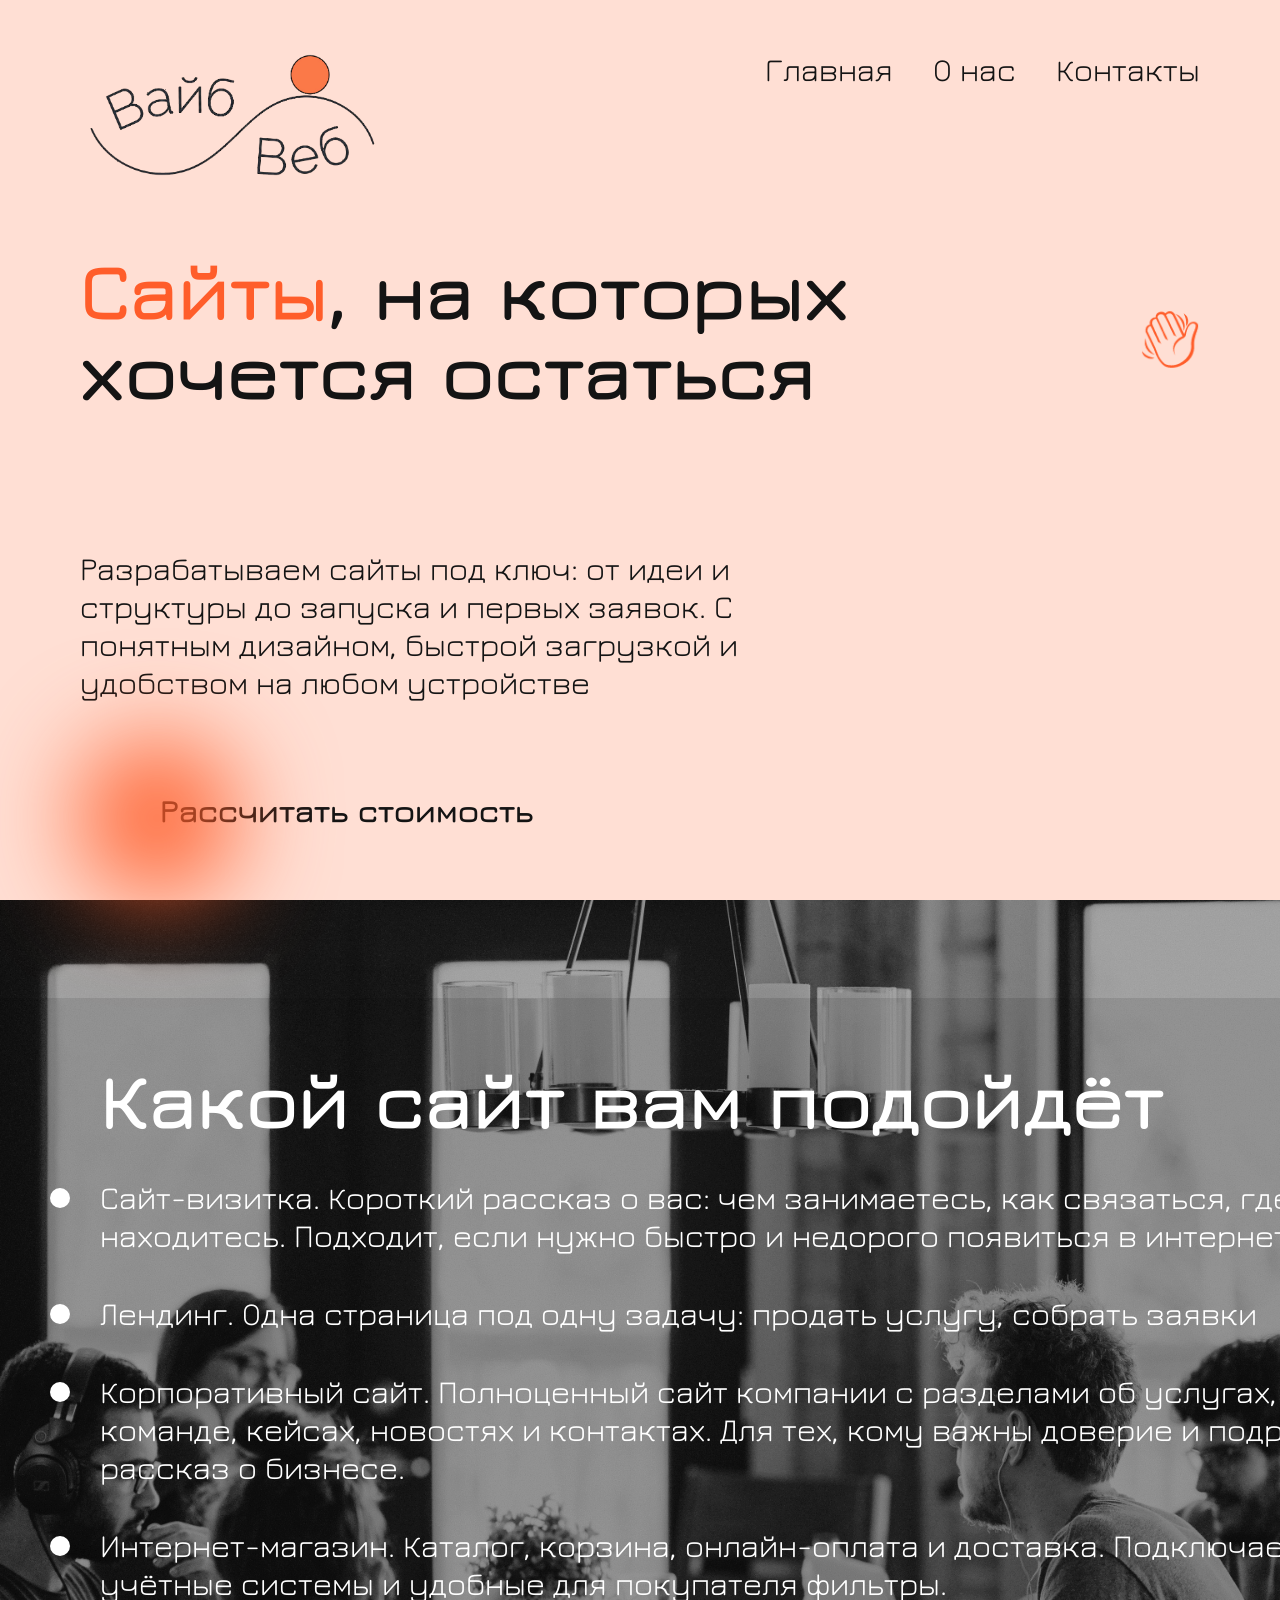
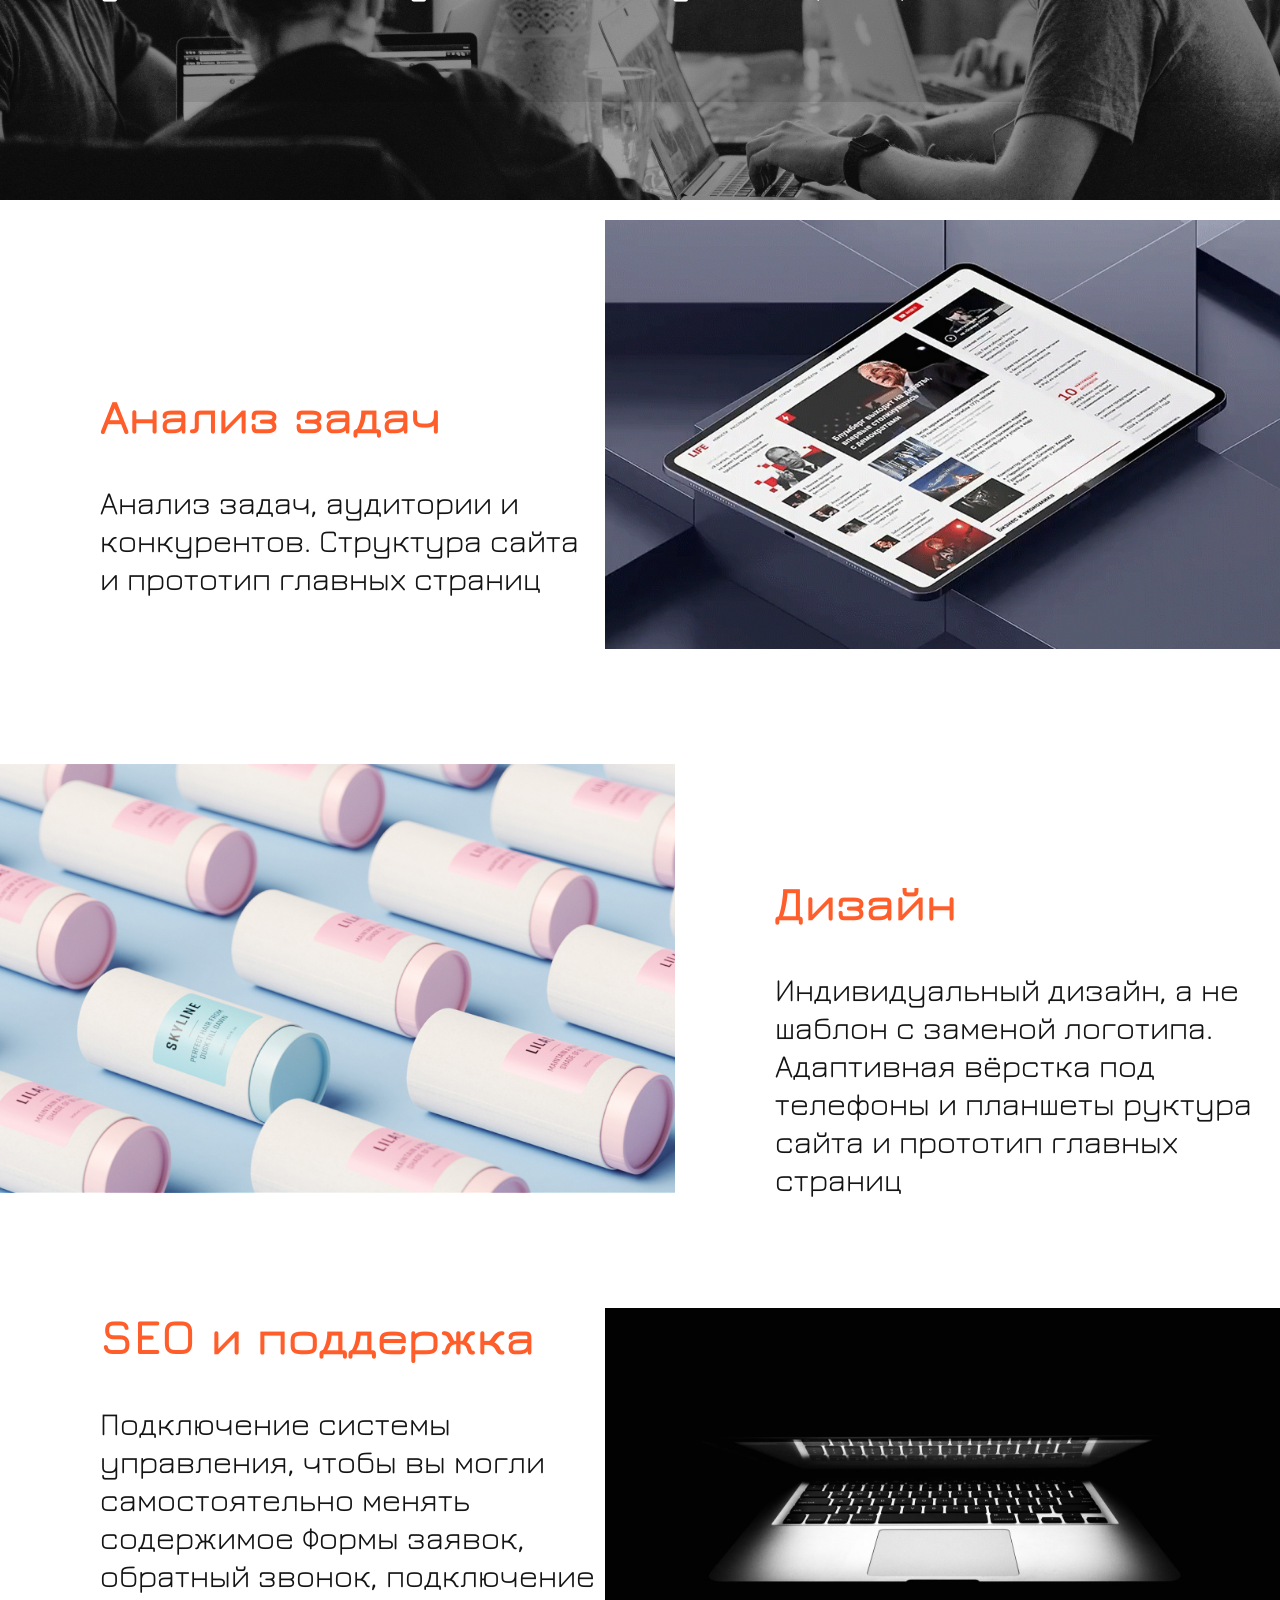
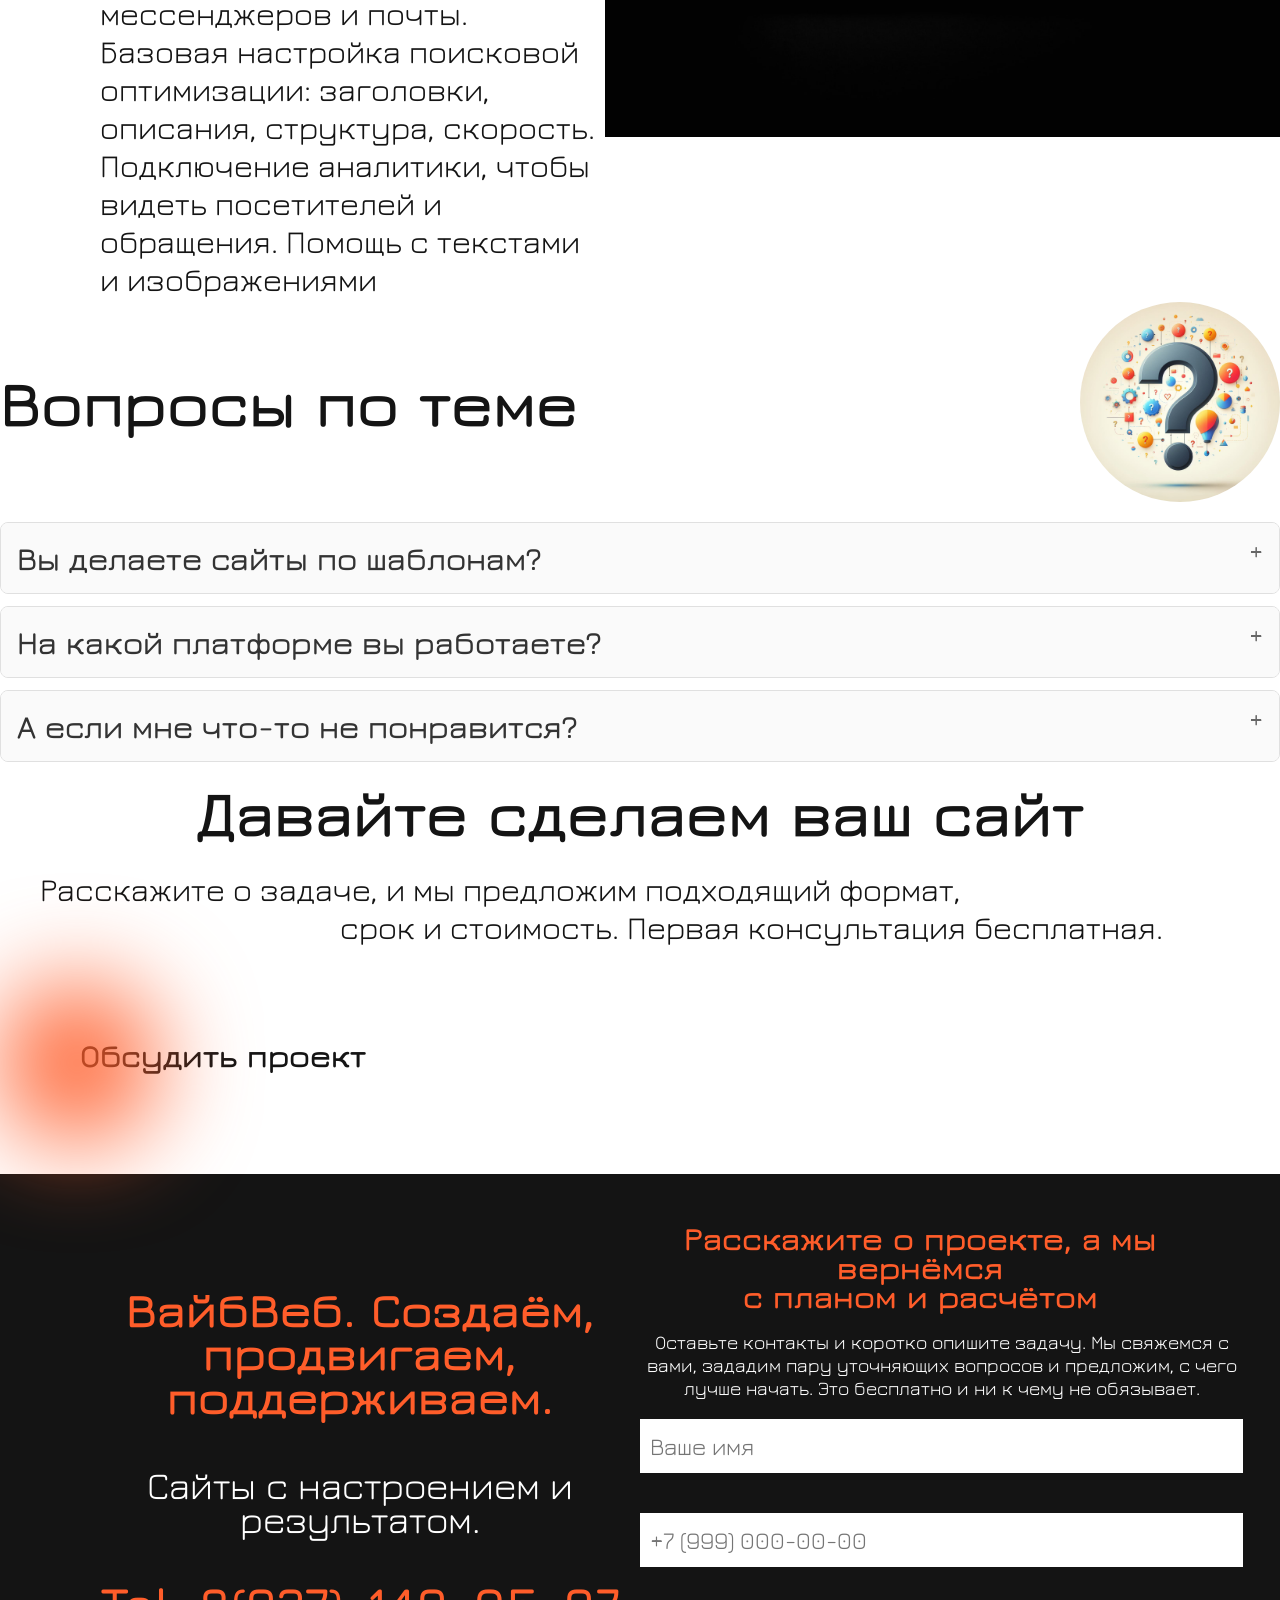
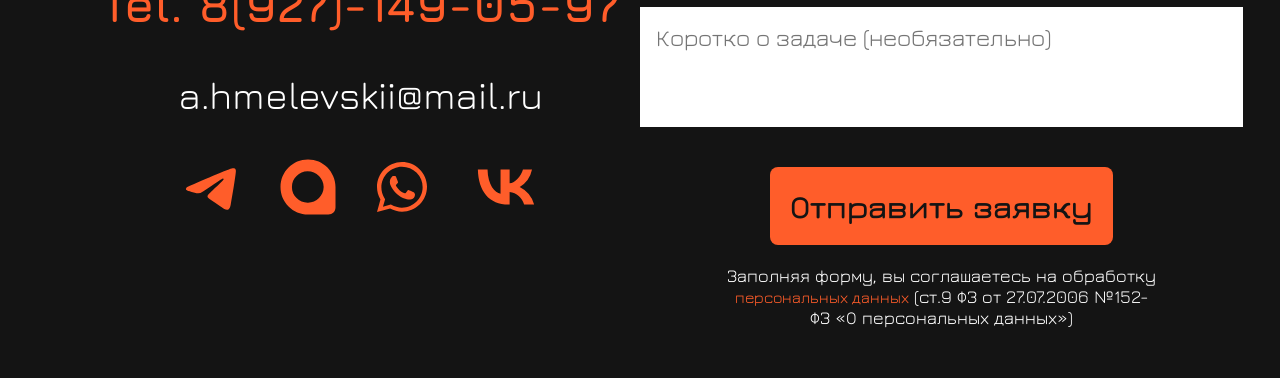
==== page2.html @ 5412c17b "01.11.26 Сделал вторую страницу" ====
<!DOCTYPE html>
<html lang="en">

<head>
    <meta charset="UTF-8">
    <meta name="viewport" content="width=device-width, initial-scale=1.0">
    <link rel="preconnect" href="https://fonts.googleapis.com">
    <link rel="preconnect" href="https://fonts.gstatic.com" crossorigin>
    <link href="https://fonts.googleapis.com/css2?family=Jura:wght@300..700&display=swap" rel="stylesheet">
    <link rel="stylesheet" href="css/main.css">
    <meta name="description"
        content="Разрабатываем сайты для бизнеса: от визитки до интернет-магазина. Продуманная структура, современный дизайн, удобство на телефонах. Стоимость и сроки фиксируем в договоре.">
    <title>Создание сайтов под ключ: визитки, лендинги, интернет-магазины | ВайбВеб</title>
</head>

<body>
    <div class="container">

        <!-- Header второй страницы -->
        <header class="page2_head">
            <nav class="nav">
                <a class="nav_logo" href="#"><img src="img/logo-1.png" alt=""></a>
                <ul class="nav_menu">
                    <li><a href="index.html">Главная</a></li>
                    <li><a href="#">О нас</a></li>
                    <li><a href="#">Контакты</a></li>
                </ul>
            </nav>
            <div class="header_text">
                <div class="page2_head_title">
                    <h1 class="head_title title2"><span>Сайты</span>, на которых хочется остаться</h1>
                    <img src="img/hand.png" alt="hand">
                </div>

                <p class="head_text">Разрабатываем сайты под ключ: от идеи и структуры до запуска и первых заявок. С
                    понятным дизайном, быстрой загрузкой и
                    удобством на любом устройстве</p>
            </div>

            <div class="head_services">
                <a class="head_services_text" href="#">Рассчитать стоимость</a>
                <div class="head_circle mini"></div>
            </div>
        </header>

        <!-- Блок Какой сайт вам подойдёт -->
        <section class="which_will_suit">
            <div class="internal">
                <h2 class="about_title">Какой сайт вам подойдёт</h2>
                <ul class="which_will_suit_li">
                    <li>Сайт-визитка. Короткий рассказ о вас: чем занимаетесь, как связаться, где находитесь. Подходит,
                        если нужно
                        быстро и
                        недорого появиться в интернете.</li>
                    <li>Лендинг. Одна страница под одну задачу: продать услугу, собрать заявки</li>
                    <li>Корпоративный сайт. Полноценный сайт компании с разделами об услугах, команде, кейсах, новостях
                        и контактах. Для
                        тех,
                        кому важны доверие и подробный рассказ о бизнесе.</li>
                    <li>Интернет-магазин. Каталог, корзина, онлайн-оплата и доставка. Подключаем учётные системы и
                        удобные для
                        покупателя
                        фильтры.</li>
                </ul>
            </div>

        </section>

        <!-- Мероприятия -->
        <section class="events">
            <div class="events_row">
                <div class="events_text">
                    <h3 class="events_text_title">Анализ задач</h3>
                    <p>Анализ задач, аудитории и конкурентов. Структура сайта и прототип главных страниц
                    </p>
                </div>
                <div class="events_img">
                    <img src="img/events1.jpg" alt="events">
                </div>
            </div>
            <div class="events_row">
                <div class="events_img">
                    <img src="img/events2.jpg" alt="events">
                </div>
                <div class="events_text">
                    <h3 class="events_text_title">Дизайн</h3>
                    <p>Индивидуальный дизайн, а не шаблон с заменой логотипа. Адаптивная вёрстка под телефоны и планшеты
                        руктура сайта и прототип главных страниц
                    </p>
                </div>
            </div>
            <div class="events_row">
                <div class="events_text">
                    <h3 class="events_text_title">SEO и поддержка</h3>
                    <p>Подключение системы управления, чтобы вы могли самостоятельно менять содержимое
                        Формы заявок, обратный звонок, подключение мессенджеров и почты. Базовая настройка поисковой
                        оптимизации: заголовки, описания, структура, скорость. Подключение аналитики, чтобы видеть
                        посетителей и обращения. Помощь с текстами и изображениями

                    </p>
                </div>
                <div class="events_img">
                    <img src="img/events3.jpg" alt="events">
                </div>
            </div>
        </section>

        <section class="questions">
            <div class="questions_header">
                <h3 class="questions_title">
                    Вопросы по теме</h3>
                <img class="questions_img" src="img/questions.jpg" alt="questions">
            </div>

            <details class="accordion-item">
                <summary class="accordion-summary">Вы делаете сайты по шаблонам?</summary>
                <div class="accordion-content">
                    Мы можем использовать готовые решения там, где это разумно и экономит бюджет, например для базовой
                    структуры или
                    стандартных функций. Но дизайн и содержание всегда подстраиваем под вас, чтобы сайт не выглядел как
                    у соседей.
                </div>
            </details>
            <details class="accordion-item">
                <summary class="accordion-summary">На какой платформе вы работаете?</summary>
                <div class="accordion-content">
                    Подбираем платформу под задачу: от удобных конструкторов для простых сайтов до систем управления для
                    сложных проектов
                    . Объясним, почему выбрали именно её.
                </div>
            </details>
            <details class="accordion-item">
                <summary class="accordion-summary">А если мне что-то не понравится?</summary>
                <div class="accordion-content">
                    Дизайн показываем до вёрстки, поэтому неприятных сюрпризов на финише не будет. Если что-то не
                    устраивает на любом этапе,
                    говорите сразу: обсудим и исправим в рамках согласованных правок.
                </div>
            </details>
           <h3 class="questions_title">Давайте сделаем ваш сайт</h3>
           <p class="end_text">Расскажите о задаче, и мы предложим подходящий формат,<br><span>срок и стоимость. Первая консультация бесплатная.</span> </p>
            <div class="head_services">
                <a class="head_services_text" href="#">Обсудить проект</a>
                <div class="head_circle mini"></div>
            </div>
        </section>
    </div>




    <!-- Footer -->
    <footer class="footer">
        <div class="footer_contact">
            <h3 class="footer_title">ВайбВеб. Создаём,<br> продвигаем, поддерживаем.</h3>
            <p>Сайты с настроением и результатом.</p>
            <a class="footer_contact_tel" href="tel:+79271490597">Tel. 8(927)-149-05-97</a>
            <a class="footer_contact_mail" href="mailto:a.hmelevskii@mail.ru">a.hmelevskii@mail.ru</a>
            <div class="footer_contact_social">
                <a class="social_btn" href="https://t.me/Alexandr_Khmelevskii" target="_blank"><img
                        src="img/telegram.svg" alt="telegram"></a>
                <a class="social_btn"
                    href="https://web.max.ru/u/f9LHodD0cOIVkBz7V4f5LC2vkOlARdrVRU-oNTuZmwSo3dRpdzDrF-COwQc"
                    target="_blank"><img src="img/max.svg" alt="max"></a>
                <a class="social_btn" href=""><img src="img/whatsapp.svg" alt="WhatsApp"></a>
                <a class="social_btn" href=""><img src="img/vk.svg" alt="vk"></a>

            </div>
        </div>
        <div class="footer_form">
            <h3 class="footer_form_title">Расскажите о проекте, а мы вернёмся <br>с планом и расчётом</h3>
            <p class="footer_form_text">Оставьте контакты и коротко опишите задачу. Мы свяжемся с вами, зададим пару
                уточняющих вопросов и
                предложим, с чего
                лучше начать. Это бесплатно и ни к чему не обязывает.</p>
            <form class="form" action="">
                <input type="text" placeholder="Ваше имя">
                <input type="tel" id="phone" name="phone" placeholder="+7 (999) 000-00-00" required inputmode="numeric">
                <textarea class="textarea" name="text" placeholder="Коротко о задаче (необязательно)"></textarea>
                <button class="form_btn">Отправить заявку</button>
                <p style="font-size: 18px; color: #ffffff;">Заполняя форму, вы соглашаетесь на обработку <br><span
                        style="color: #FF5D2A;">персональных данных</span>
                    (ст.9 ФЗ от 27.07.2006 №152- <br>
                    ФЗ «О персональных данных»)</p>
            </form>
        </div>

        </p>
    </footer>
</body>

</html>
---- css/main.css ----
@charset "UTF-8";
* {
  margin: 0;
  padding: 0;
  border: 0;
}

.nav {
  display: flex;
  justify-content: space-between;
}
.nav_logo {
  display: block;
  align-self: center;
  width: 18.75rem;
  overflow: hidden;
  z-index: 2;
}
.nav_logo img {
  width: 100%;
}
.nav_menu {
  display: flex;
  gap: 2.5rem;
  z-index: 2;
}

.head,
.about,
.services {
  display: flex;
  flex-direction: column;
  max-width: 1920px;
  min-height: 918px;
  margin: 0 auto;
  padding: 50px 50px 80px;
  background: #FFFFFF;
  position: relative;
}
.head_subtitle,
.about_subtitle,
.services_subtitle {
  font-size: 2rem;
  margin-top: 80px;
  margin-left: 10px;
}
.head_title,
.about_title,
.services_title {
  margin-top: 60px;
  font-weight: 700;
  font-size: 5rem;
  line-height: 1;
}
.head_text,
.about_text,
.services_text {
  margin-top: 60px;
  font-size: 2rem;
  width: 60%;
}
.head_img,
.about_img,
.services_img {
  width: 45%;
  position: absolute;
  z-index: 1;
  right: -10px;
  top: 0;
}
.head_circle,
.about_circle,
.services_circle {
  position: absolute;
  width: 30%;
  aspect-ratio: 16/16;
  border-radius: 50%;
  background: #FF5D2A;
  top: 160px;
  right: 120px;
  filter: blur(100px);
}
.head_services,
.about_services,
.services_services {
  margin-top: 40px;
  padding: 50px 0 50px 80px;
  width: 65%;
  position: relative;
}
.head_services_text,
.about_services_text,
.services_services_text {
  font-size: 2rem;
  font-weight: 700;
  text-align: left;
}
.head_services .mini,
.about_services .mini,
.services_services .mini {
  width: 154px;
  height: 154px;
  position: absolute;
  left: 0;
  top: 0;
  filter: blur(50px);
}

.head {
  padding-bottom: 100px;
}

.about {
  max-width: 1920px;
  margin: 0 auto;
}
.about h2 {
  width: 70%;
  font-size: 4rem;
  font-weight: 700;
  margin-top: 40px;
}
.about_row {
  display: flex;
  justify-content: space-between;
  flex-wrap: wrap;
}
.about_card {
  width: 400px;
  padding: 10px;
  margin: 20px auto;
}
.about_card a {
  color: #FF5D2A;
}
.about_card a:hover {
  color: #141414;
}
.about_card_text li {
  font-size: 1.5rem;
  width: 100%;
  font-weight: normal;
}
.about_card_text {
  margin-top: 1rem;
}
.about_card a {
  display: inline-block;
  margin-top: 20px;
  font-size: 1.5rem;
  font-weight: 900;
}
.about_card_title {
  font-size: 2rem;
  font-weight: 700;
}
.about span {
  font-size: 2rem;
  font-weight: 700;
  margin-left: 0;
}
.about .indent {
  margin-left: 200px;
}

.about_us {
  max-width: 1920px;
  margin: 0 auto;
  display: flex;
  flex-direction: column;
  position: relative;
}
.about_us_titles {
  padding: 30px;
  width: 50%;
}
.about_us_title {
  text-align: center;
  font-size: 4rem;
  font-weight: 700;
  line-height: 0.9;
}
.about_us_text {
  background: #F6F6F6;
  text-indent: 40px;
  padding: 30px;
}
.about_us a {
  color: #FF5D2A;
}
.about_us a:hover {
  color: #141414;
}
.about_us p {
  font-size: 1.875rem;
  text-indent: 40px;
}
.about_us_img {
  position: absolute;
  width: 700px;
  top: 50px;
  right: 50px;
  opacity: 0.6;
}

.text {
  margin-bottom: 30px;
}

.services {
  max-width: 1920px;
}
.services h2 {
  margin-bottom: 20px;
}
.services_row {
  display: flex;
  justify-content: space-around;
  align-items: center;
}
.services .services_block_text {
  margin-right: 32px;
  width: 40%;
}
.services .services_block_text_list {
  font-size: 2rem;
}
.services .services_block_text_list li {
  margin-bottom: 10px;
  position: relative;
  font-size: 1.875rem;
}
.services .services_block_text_list li::after {
  content: "";
  width: 20px;
  height: 20px;
  background-color: #FF5D2A;
  position: absolute;
  top: 10px;
  left: -50px;
  border-radius: 50%;
}
.services .services_block_text p {
  font-size: 2rem;
}
.services .services_block_text_title {
  font-size: 4rem;
  font-weight: 700;
  line-height: 0.9;
  margin-bottom: 70px;
}
.services .services_block_text_title:first-child {
  color: #FF5D2A;
}
.services .services_block_text_title:nth-child(2) {
  display: inline-block;
  text-align: right;
  width: 500px;
  margin-bottom: 72px;
}
.services_img {
  width: 600px;
  height: 400px;
  position: relative;
}
.services_img::before {
  content: "";
  width: 600px;
  height: 400px;
  position: absolute;
  z-index: -3;
  top: -48px;
  right: 48px;
  background: linear-gradient(136deg, transparent 50px, #FF5D2A 20px);
}
.services_img img {
  width: 100%;
}

.work {
  max-width: 1920px;
  margin: 20px auto 0;
}
.work_title {
  font-size: 4rem;
  font-weight: 700;
  line-height: 0.9;
  color: #FF5D2A;
  margin-bottom: 40px;
  text-align: center;
}
.work_row {
  display: flex;
  justify-content: center;
  margin-bottom: 30px;
  gap: 15px;
  flex-wrap: wrap;
}
.work_row_card {
  width: 290px;
  height: 650px;
  padding: 10px;
  background: #faf8f8;
  border-radius: 10px;
  box-shadow: 2px 9px 10px rgb(162, 71, 46);
  border-top: 1px solid #dedada;
  transition: 0.8s ease;
}
.work_row_card:hover {
  transform: scale(1.1);
}
.work_row_card_img {
  display: flex;
  height: 250px;
  align-items: center;
  justify-content: center;
}
.work_row_card_img h3 {
  color: #FFFFFF;
  font-size: 1.875rem;
  text-align: center;
}
.work_row_card p {
  font-size: 1.5rem;
  padding: 10px;
}
.work_row_card {
  overflow: hidden;
}
.work_row_card img {
  width: 100%;
}

.bg1 {
  background: url(../img/work1.png) no-repeat center/cover;
}

.bg2 {
  background: url(../img/work2.png) no-repeat center/cover;
}

.bg3 {
  background: url(../img/work3.png) no-repeat center/cover;
}

.bg4 {
  background: url(../img/work1.png) no-repeat center/cover;
}

.bg5 {
  background: url(../img/work2.png) no-repeat center/cover;
}

.questions {
  max-width: 1920px;
  margin: 50px auto;
}
.questions_header {
  display: flex;
  justify-content: space-between;
  align-items: center;
  margin-bottom: 20px;
}
.questions_title {
  font-size: 4rem;
  text-align: center;
}
.questions_img {
  width: 200px;
  border-radius: 50%;
}

.accordion-item {
  border: 1px solid #e0e0e0;
  border-radius: 8px;
  margin-bottom: 12px;
  overflow: hidden;
}

.accordion-summary {
  padding: 16px;
  cursor: pointer;
  list-style: none;
  font-weight: 600;
  font-size: 2rem;
  color: #333;
  background: #fafafa;
  transition: background 0.2s;
}

.accordion-summary:hover {
  background: #f5f5f5;
}

.accordion-summary::-webkit-details-marker {
  display: none;
}

/* Своя стрелочка через псевдоэлемент (треугольник) */
.accordion-summary::after {
  content: "+";
  float: right;
  font-size: 1.5rem;
  line-height: 1;
  color: #666;
  transition: transform 0.3s ease;
}

/* Когда открыто — стрелочка поворачивается */
details[open] .accordion-summary::after {
  transform: rotate(45deg);
  /* из «+» делаем «×» */
}

.accordion-content {
  font-size: 2rem;
  padding: 16px;
  color: #555;
  line-height: 1.5;
}

.page2_head {
  background: rgb(255, 223, 212);
  padding: 50px 80px;
  height: 900px;
}
.page2_head_title {
  display: flex;
  align-items: center;
}
.page2_head_title img {
  width: 60px;
  margin-left: 28px;
}

.title2 {
  margin-bottom: 80px;
}
.title2 span {
  color: #FF5D2A;
  margin-top: 60px;
  font-weight: 700;
  font-size: 5rem;
  line-height: 1;
}

.which_will_suit {
  display: flex;
  flex-direction: column;
  justify-content: center;
  align-items: center;
  height: 900px;
  background: url(../img/unsplash.png) no-repeat center/cover;
}
.which_will_suit .internal {
  margin: 0 auto;
  padding: 60px;
  background: rgba(0, 0, 0, 0.1);
}
.which_will_suit h2 {
  color: #FFFFFF;
  margin: 0 40px 40px;
}
.which_will_suit li {
  color: #FFFFFF;
  font-size: 2rem;
  width: 1300px;
  position: relative;
  margin: 0 40px 40px;
}
.which_will_suit li::before {
  content: "";
  width: 20px;
  height: 20px;
  background-color: #FFFFFF;
  position: absolute;
  top: 10px;
  left: -50px;
  border-radius: 50%;
}

.events {
  margin: 20px auto;
}

.events_row {
  display: flex;
  max-width: 1920px;
  height: 544px;
}

.events_text {
  text-align: start;
  width: 700px;
  font-size: 2rem;
  margin: auto;
  margin-left: 100px;
  flex: 50%;
}
.events_text p {
  font-size: 2rem;
}

.events_text_title {
  color: #FF5D2A;
  font-size: 3rem;
  font-weight: 700;
  margin-bottom: 40px;
}

.events_img {
  overflow: hidden;
}
.events_img img {
  width: 100%;
}

.end_text {
  font-size: 2rem;
  margin-top: 20px;
  margin-left: 40px;
}
.end_text span {
  font-size: 2rem;
  margin-left: 300px;
}

.footer {
  display: flex;
  justify-content: space-between;
  max-width: 1920px;
  align-items: center;
  padding: 50px 80px;
  background: #141414;
  text-align: center;
  margin: 0 auto;
}
.footer_contact {
  display: flex;
  flex-direction: column;
  width: 50%;
}
.footer_contact_tel {
  font-size: 3rem;
  font-weight: 700;
  color: #FF5D2A;
  margin-bottom: 40px;
}
.footer_contact_mail {
  font-size: 2.375rem;
  color: #FFFFFF;
}
.footer_contact p {
  font-size: 2.375rem;
  line-height: 0.9;
  color: #FFFFFF;
  margin-bottom: 40px;
}
.footer_contact_social {
  padding: 20px;
}
.footer_form {
  width: 50%;
}
.footer_form_title {
  font-size: 2rem;
  font-weight: 700;
  line-height: 0.9;
  color: #FF5D2A;
  margin-bottom: 20px;
}
.footer_form_text {
  font-size: 1.2rem;
  color: #ffffff;
  width: 603px;
  margin: 0 auto;
}
.footer_title {
  font-size: 3rem;
  font-weight: 700;
  line-height: 0.9;
  color: #FF5D2A;
  margin-bottom: 50px;
}
.footer .form {
  display: flex;
  flex-direction: column;
  width: 603px;
  margin: 20px auto 0;
}
.footer .form input {
  margin-bottom: 40px;
  height: 54px;
  padding: 10px;
  outline: none;
  font-size: 1.5rem;
}
.footer .form .textarea {
  min-height: 120px;
  padding: 16px;
  resize: none;
  border-radius: 0;
  color: #141414;
  font-size: 1.5rem;
}
.footer .form_btn {
  padding: 20px;
  border-radius: 8px;
  background: #FF5D2A;
  font-size: 2rem;
  font-weight: 700;
  cursor: pointer;
  transition: all 0.8s;
  margin: 40px auto 20px;
}
.footer .form_btn:hover {
  transform: scale(1.06);
}

* {
  box-sizing: border-box;
  color: #141414;
  list-style: none;
  text-decoration: none;
  font-family: "Jura", sans-serif;
  font-size: 16px;
}

a {
  font-size: 2em;
}
a:hover {
  color: #FF5D2A;
}

.container {
  max-width: 1920px;
  margin: 0 auto;
}/*# sourceMappingURL=main.css.map */
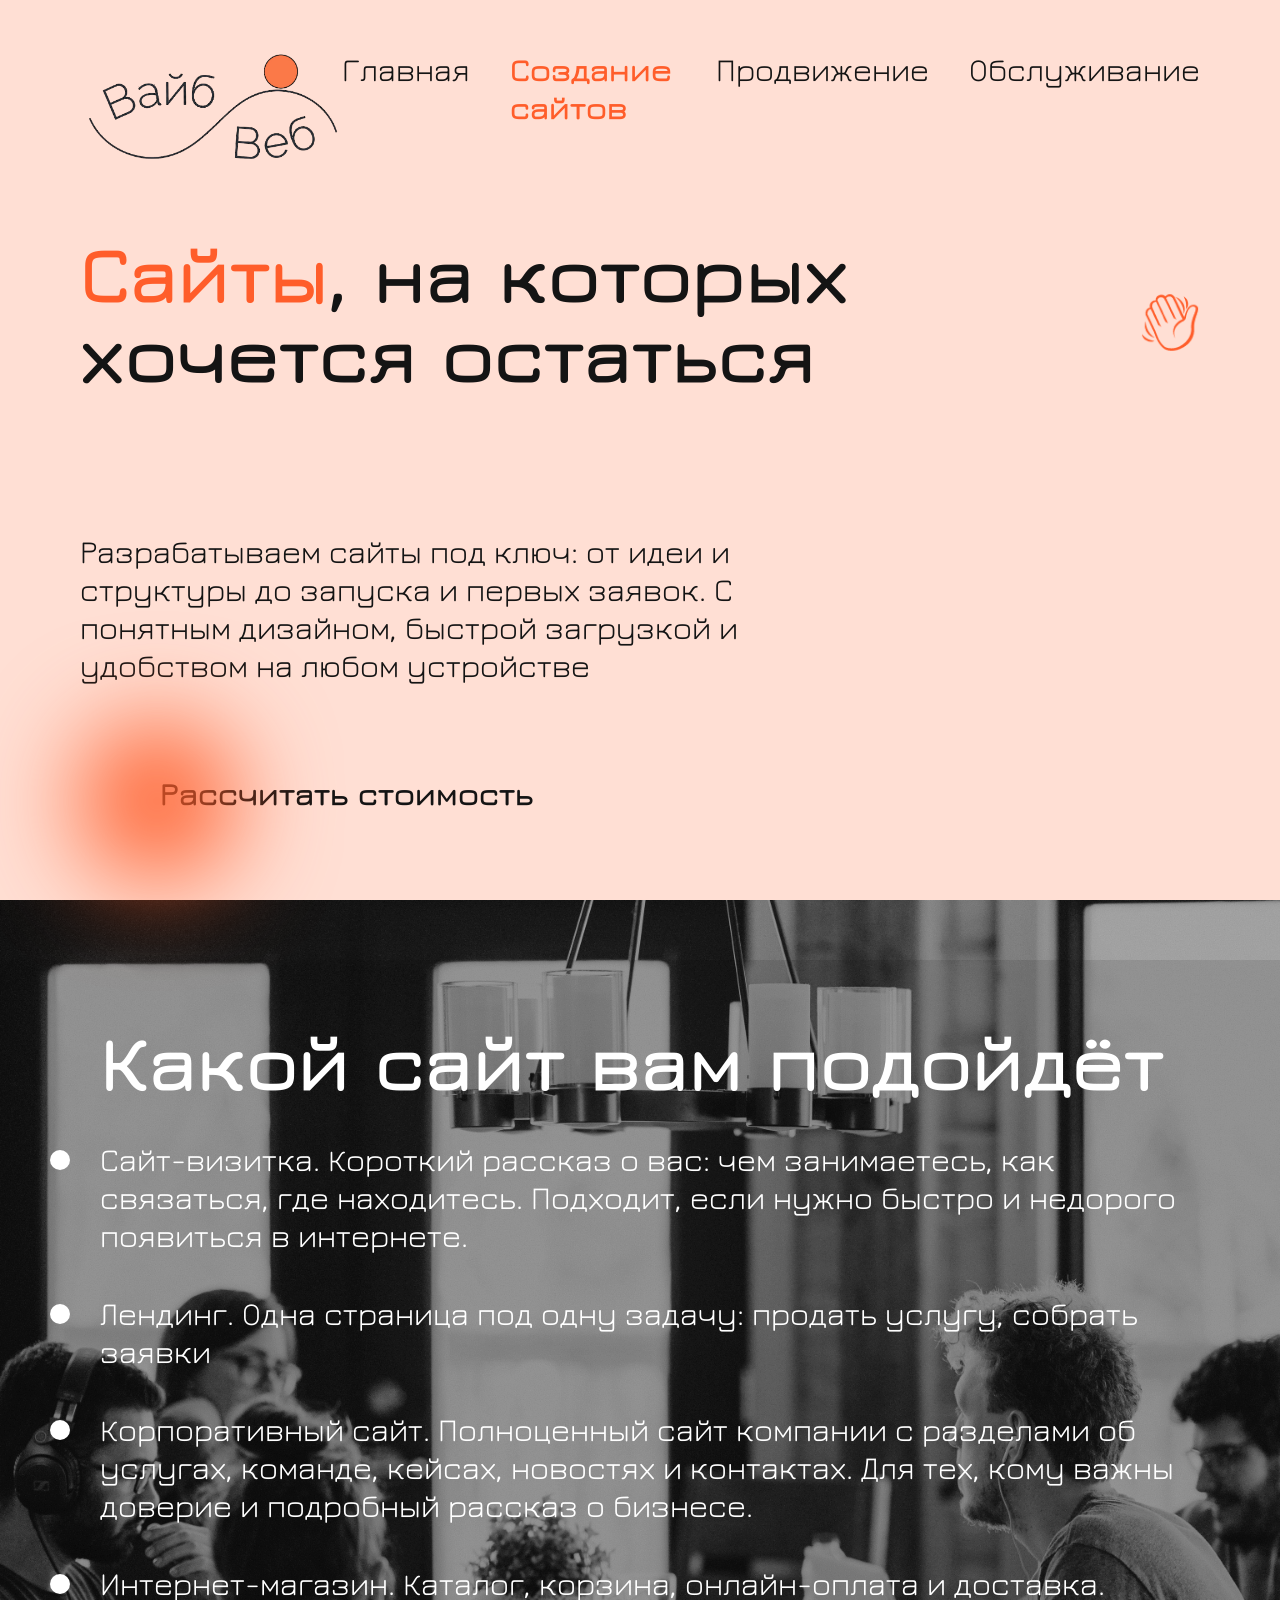
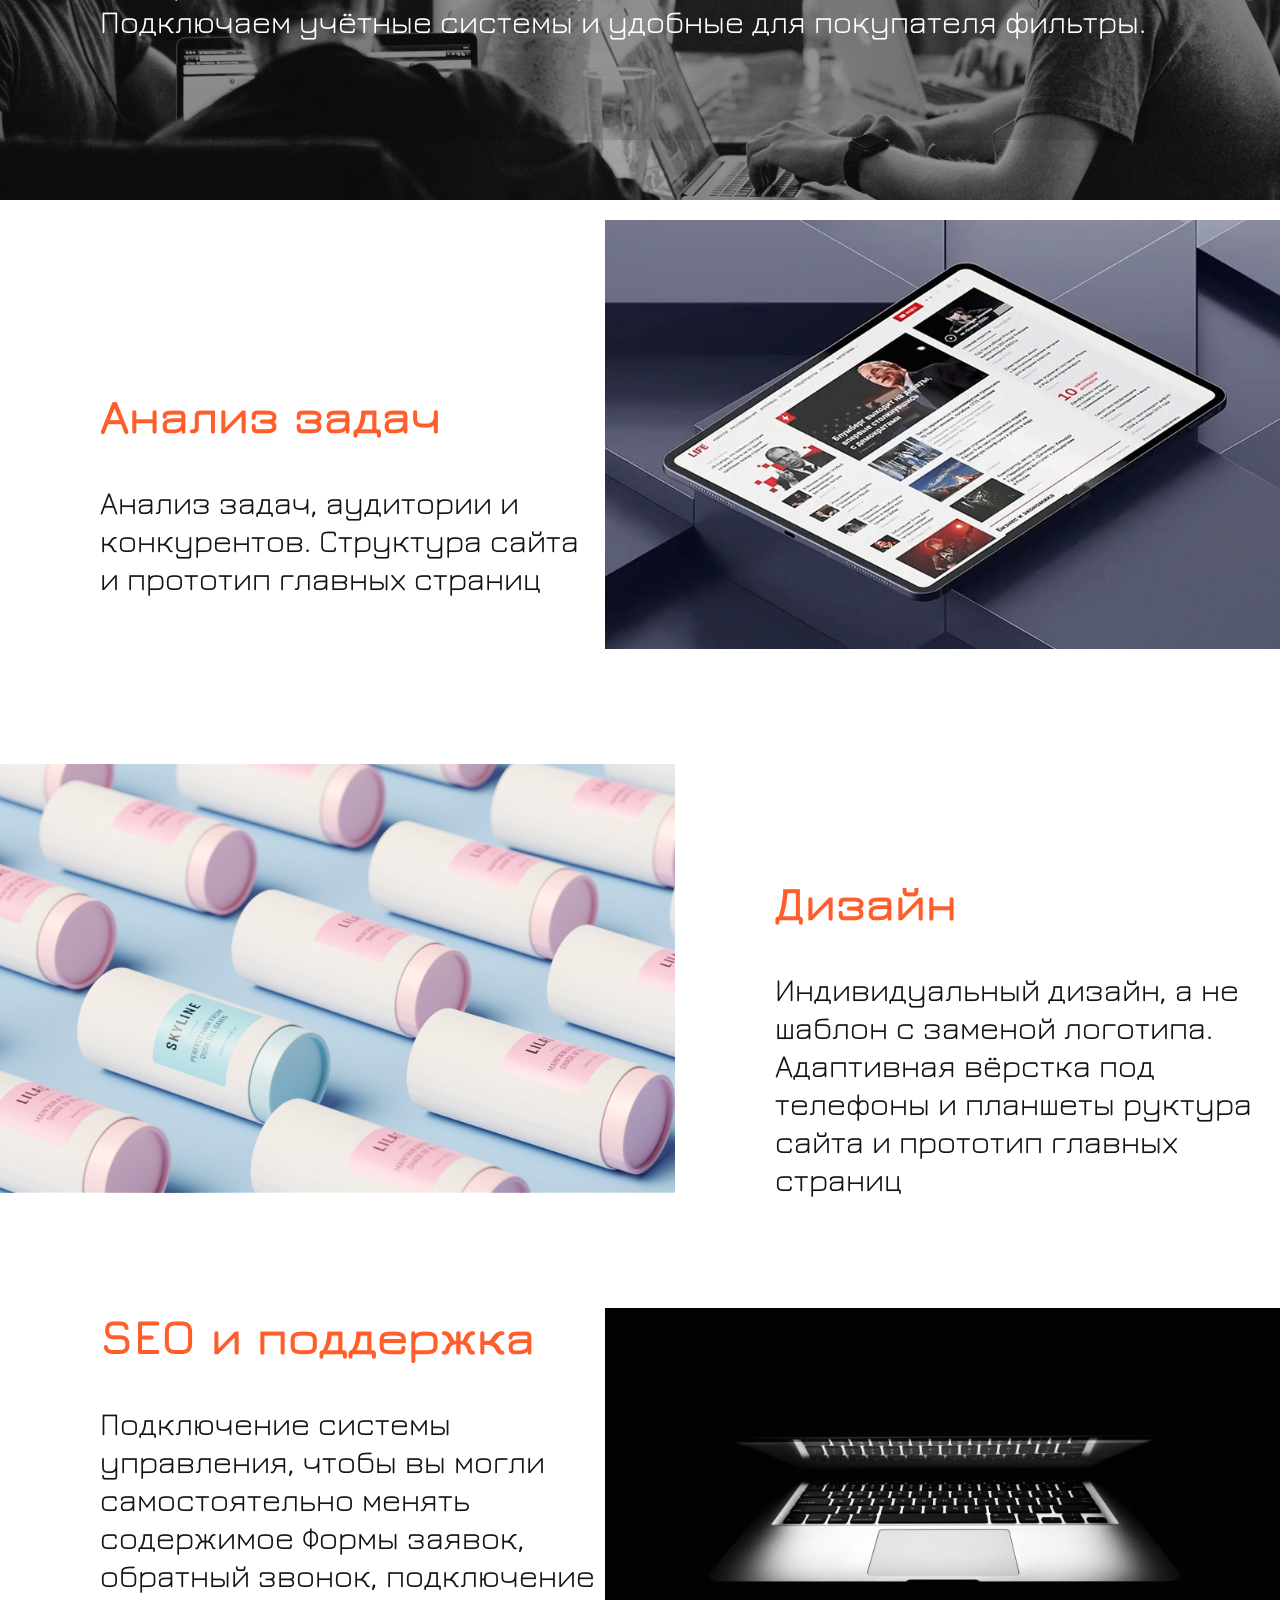
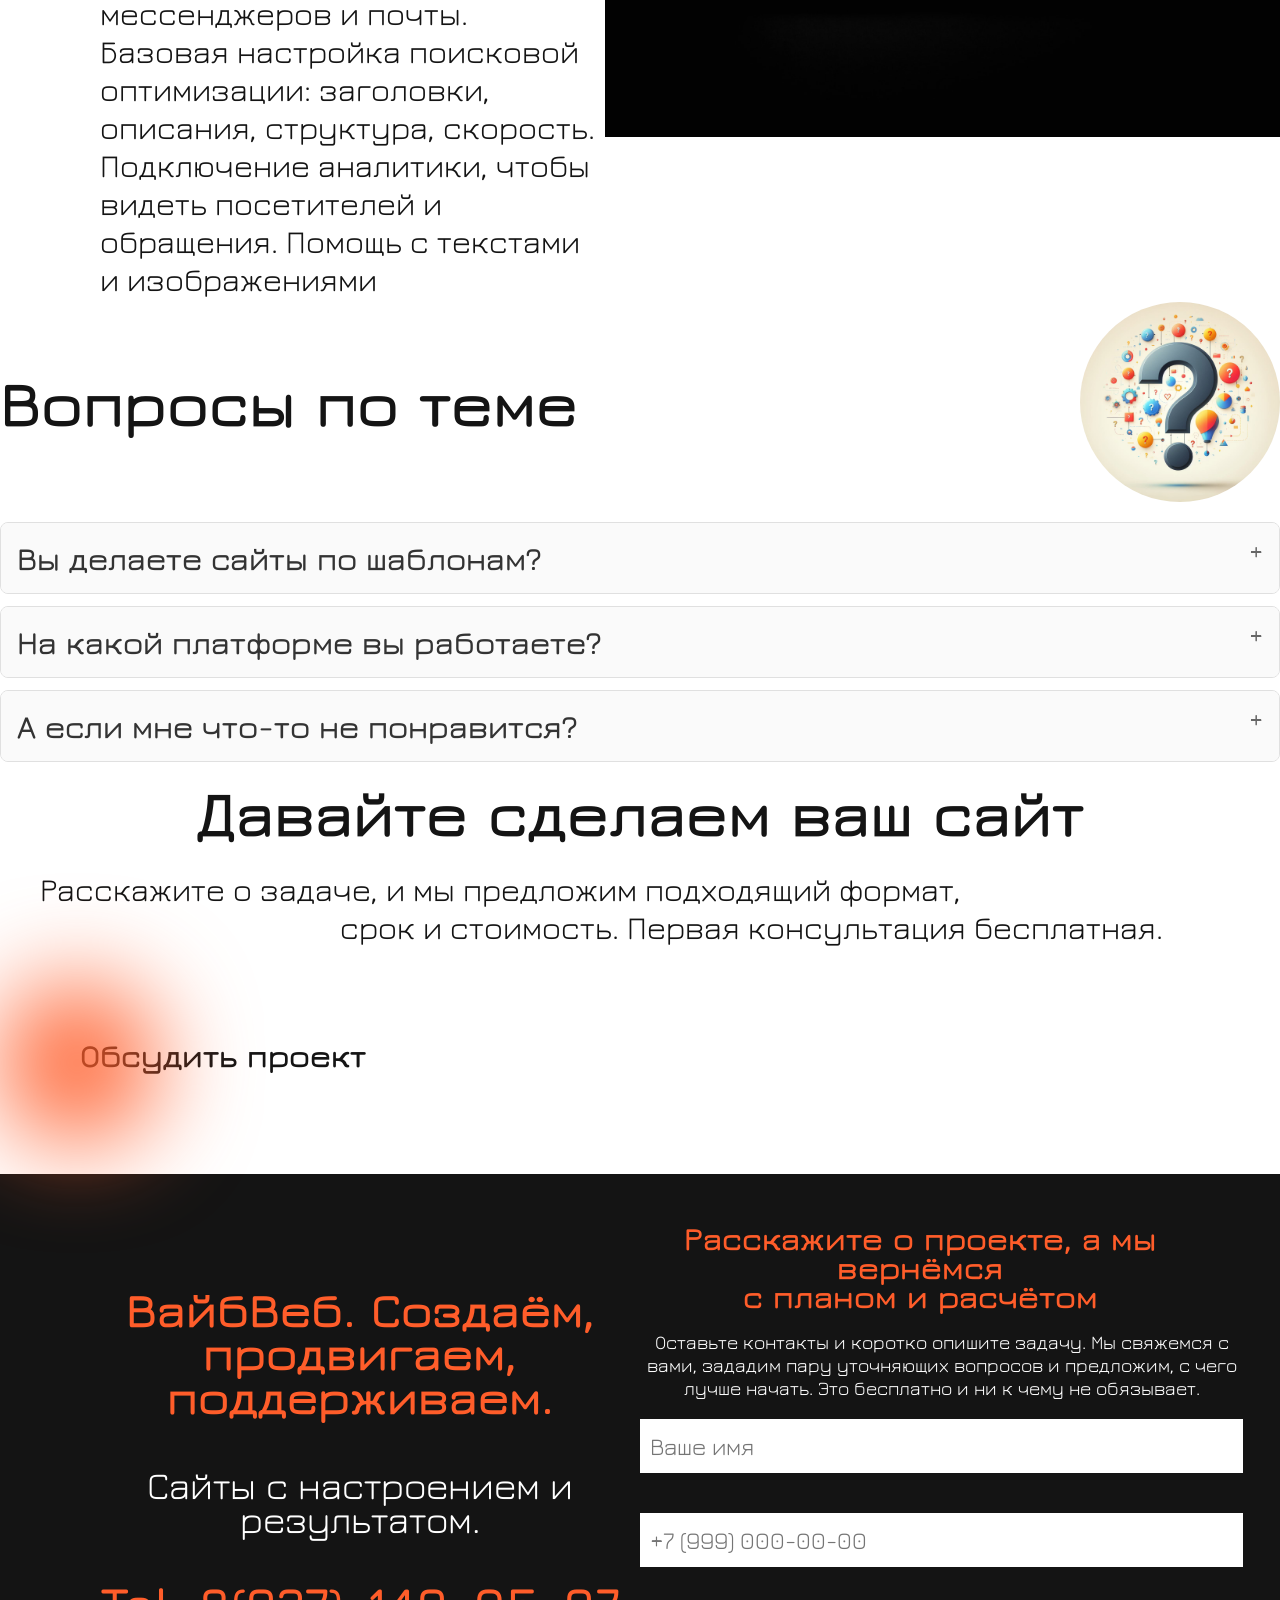
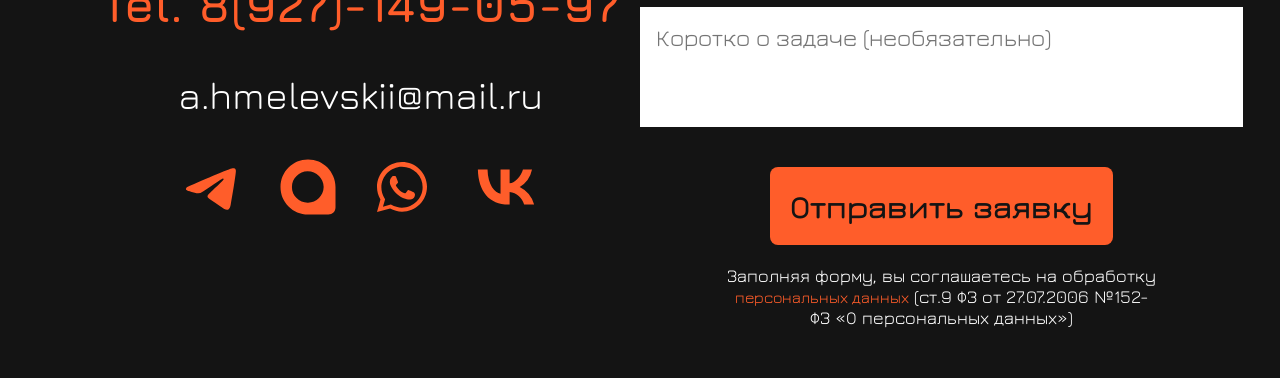
==== commit 5b546481: "06.11.26 Сделал все четыре страницы. В принципе закончил. Осталось прописать реальные цены, телефоны" ====
--- a/page2.html
+++ b/page2.html
@@ -8,6 +8,7 @@
     <link rel="preconnect" href="https://fonts.gstatic.com" crossorigin>
     <link href="https://fonts.googleapis.com/css2?family=Jura:wght@300..700&display=swap" rel="stylesheet">
     <link rel="stylesheet" href="css/main.css">
+    <link rel="icon" type="img/png." href="img/orang.png">
     <meta name="description"
         content="Разрабатываем сайты для бизнеса: от визитки до интернет-магазина. Продуманная структура, современный дизайн, удобство на телефонах. Стоимость и сроки фиксируем в договоре.">
     <title>Создание сайтов под ключ: визитки, лендинги, интернет-магазины | ВайбВеб</title>
@@ -19,16 +20,17 @@
         <!-- Header второй страницы -->
         <header class="page2_head">
             <nav class="nav">
-                <a class="nav_logo" href="#"><img src="img/logo-1.png" alt=""></a>
+                <a class="nav_logo" href="index.html"><img src="img/logo-1.png" alt=""></a>
                 <ul class="nav_menu">
                     <li><a href="index.html">Главная</a></li>
-                    <li><a href="#">О нас</a></li>
-                    <li><a href="#">Контакты</a></li>
+                    <li><a class="now_page" href="page2.html">Создание сайтов</a></li>
+                    <li><a href="page3.html">Продвижение</a></li><li><a href="page4.html">Обслуживание</a></li>
+
                 </ul>
             </nav>
             <div class="header_text">
                 <div class="page2_head_title">
-                    <h1 class="head_title title2"><span>Сайты</span>, на которых хочется остаться</h1>
+                    <h1 class="head_title title2"><span class="span">Сайты</span>, на которых хочется остаться</h1>
                     <img src="img/hand.png" alt="hand">
                 </div>
 
@@ -137,8 +139,9 @@
                     говорите сразу: обсудим и исправим в рамках согласованных правок.
                 </div>
             </details>
-           <h3 class="questions_title">Давайте сделаем ваш сайт</h3>
-           <p class="end_text">Расскажите о задаче, и мы предложим подходящий формат,<br><span>срок и стоимость. Первая консультация бесплатная.</span> </p>
+            <h3 class="questions_title">Давайте сделаем ваш сайт</h3>
+            <p class="end_text">Расскажите о задаче, и мы предложим подходящий формат,<br><span>срок и стоимость. Первая
+                    консультация бесплатная.</span> </p>
             <div class="head_services">
                 <a class="head_services_text" href="#">Обсудить проект</a>
                 <div class="head_circle mini"></div>
--- a/css/main.css
+++ b/css/main.css
@@ -436,19 +436,13 @@
 .title2 {
   margin-bottom: 80px;
 }
-.title2 span {
-  color: #FF5D2A;
-  margin-top: 60px;
-  font-weight: 700;
-  font-size: 5rem;
-  line-height: 1;
-}
 
 .which_will_suit {
   display: flex;
   flex-direction: column;
   justify-content: center;
   align-items: center;
+  max-width: 1920px;
   height: 900px;
   background: url(../img/unsplash.png) no-repeat center/cover;
 }
@@ -464,7 +458,7 @@
 .which_will_suit li {
   color: #FFFFFF;
   font-size: 2rem;
-  width: 1300px;
+  max-width: 1300px;
   position: relative;
   margin: 0 40px 40px;
 }
@@ -523,6 +517,347 @@
 .end_text span {
   font-size: 2rem;
   margin-left: 300px;
+}
+
+._page3 {
+  position: relative;
+  max-width: 1920px;
+  height: 900px;
+  background: #000;
+}
+
+.black_orange {
+  color: #ffffff;
+}
+
+.black_anf_white {
+  color: #fff;
+  font-size: 5rem;
+}
+
+.mars_big {
+  width: 290px;
+  position: absolute;
+  top: 500px;
+  right: 0;
+}
+.mars_big img {
+  width: 100%;
+}
+
+.mars_big2 {
+  width: 108px;
+  position: absolute;
+  top: 550px;
+  left: 0;
+}
+.mars_big2 img {
+  width: 100%;
+}
+
+.mars_smole {
+  width: 120px;
+  position: absolute;
+  top: 50px;
+  left: 50%;
+}
+.mars_smole img {
+  width: 100%;
+}
+
+.btn_page3 {
+  margin-left: 100px;
+  margin-top: 180px;
+}
+.btn_page3 a {
+  color: #ffffff;
+}
+
+.seo {
+  height: 900px;
+  padding: 50px;
+}
+
+.about_title {
+  margin-bottom: 40px;
+}
+
+.seo_title {
+  font-size: 2.5rem;
+  font-weight: 700;
+  margin-bottom: 20px;
+}
+
+.seo_text {
+  font-size: 2rem;
+}
+
+.includit {
+  background: #000000;
+}
+.includit_row {
+  display: flex;
+  gap: 150px;
+}
+.includit h3 {
+  margin-left: 50px;
+}
+.includit ul {
+  padding: 50px;
+}
+.includit {
+  height: 900px;
+  padding: 20px;
+}
+
+.includit_list li {
+  font-size: 2rem;
+  margin-bottom: 20px;
+  color: #fff;
+}
+
+._page3 {
+  position: relative;
+  max-width: 1920px;
+  height: 900px;
+  background: #000;
+}
+
+.black_orange {
+  color: #ffffff;
+}
+
+.black_anf_white {
+  color: #fff;
+  font-size: 5rem;
+}
+
+.mars_big {
+  width: 290px;
+  position: absolute;
+  top: 500px;
+  right: 0;
+}
+.mars_big img {
+  width: 100%;
+}
+
+.mars_big2 {
+  width: 108px;
+  position: absolute;
+  top: 550px;
+  left: 0;
+}
+.mars_big2 img {
+  width: 100%;
+}
+
+.mars_smole {
+  width: 120px;
+  position: absolute;
+  top: 50px;
+  left: 50%;
+}
+.mars_smole img {
+  width: 100%;
+}
+
+.btn_page3 {
+  margin-left: 100px;
+  margin-top: 180px;
+}
+.btn_page3 a {
+  color: #ffffff;
+}
+
+.head-page4 {
+  background: url(../img/notebook.jpeg) center/cover no-repeat;
+}
+
+.title_page4 {
+  color: #ffffff;
+}
+
+.white {
+  color: #ffffff;
+  font-size: 2rem;
+}
+
+.wiht_logo {
+  color: #ffffff;
+}
+
+.circl_text_wight {
+  color: #ffffff;
+}
+
+.finish_call {
+  color: #FF5D2A;
+  font-size: 3rem;
+  font-weight: 700;
+  margin-top: 40px;
+  margin-bottom: 30px;
+}
+
+.finish_text {
+  font-size: 2.5rem;
+  font-weight: 700;
+}
+
+.service {
+  display: flex;
+  justify-content: space-between;
+  padding: 50px;
+}
+
+.service_text {
+  display: flex;
+  flex-direction: column;
+  justify-content: center;
+  max-width: 1000px;
+}
+.service_text p {
+  font-size: 2rem;
+  text-indent: 30px;
+}
+.service_text li {
+  margin-top: 5px;
+  font-size: 2rem;
+}
+.service_text_span {
+  font-size: inherit;
+  font-weight: 700;
+  color: #FF5D2A;
+}
+
+.service_title {
+  font-size: 2.5rem;
+  font-weight: 700;
+  margin-top: 10px;
+  margin-bottom: 10px;
+}
+
+.service_img {
+  width: 600px;
+  align-self: center;
+}
+.service_img img {
+  width: 100%;
+}
+
+.head-page4 {
+  background: url(../img/notebook.jpeg) center/cover no-repeat;
+}
+
+.title_page4 {
+  color: #ffffff;
+}
+
+.white {
+  color: #ffffff;
+  font-size: 2rem;
+}
+
+.wiht_logo {
+  color: #ffffff;
+}
+
+.circl_text_wight {
+  color: #ffffff;
+}
+
+.finish_call {
+  color: #FF5D2A;
+  font-size: 3rem;
+  font-weight: 700;
+  margin-top: 40px;
+  margin-bottom: 30px;
+}
+
+.finish_text {
+  font-size: 2.5rem;
+  font-weight: 700;
+}
+
+.formats {
+  padding: 50px;
+}
+
+.formats_row {
+  display: flex;
+  justify-content: space-between;
+  flex-wrap: wrap;
+}
+
+.formats_block {
+  width: 450px;
+  border: 1px solid #cccccc;
+  border-radius: 10px;
+  box-shadow: 8px 8px 10px rgb(242, 152, 124);
+  margin: 20px auto;
+  padding: 20px;
+  cursor: pointer;
+  transition: all 0.8s;
+}
+.formats_block:hover {
+  transform: scale(1.1);
+}
+.formats_block ul {
+  margin-left: 30px;
+}
+.formats_block li {
+  font-size: 1.5rem;
+  list-style-type: disc;
+}
+
+.formats_block_header {
+  height: 200px;
+  background: url(../img/formats.png) center/cover no-repeat;
+  padding: 10px;
+  overflow: hidden;
+  position: relative;
+}
+.formats_block_header::after {
+  content: "";
+  position: absolute;
+  inset: 0;
+  /* то же, что top/right/bottom/left: 0 */
+  background-color: rgba(0, 0, 0, 0.5);
+  /* чёрный с прозрачностью 50% */
+  z-index: 1;
+}
+.formats_block_header img {
+  width: 100%;
+}
+
+.formats_block_title {
+  font-size: 3rem;
+  font-weight: 700;
+  color: #ffffff;
+  position: relative;
+  z-index: 2;
+}
+
+.price {
+  color: #ffffff;
+  font-size: 2rem;
+  font-weight: 700;
+  position: relative;
+  z-index: 2;
+}
+
+.black {
+  background: url(../../../img/formats1.jpeg) center/cover no-repeat;
+}
+
+.orange {
+  background: url(../img/formats3.png) center/cover no-repeat;
+}
+
+.formats_text {
+  font-size: 1.5rem;
+  font-weight: 700;
+  margin-bottom: 10px;
 }
 
 .footer {
@@ -636,4 +971,17 @@
 .container {
   max-width: 1920px;
   margin: 0 auto;
+}
+
+.span {
+  color: #FF5D2A;
+  margin-top: 60px;
+  font-weight: 700;
+  font-size: 5rem;
+  line-height: 1;
+}
+
+.now_page {
+  color: #FF5D2A;
+  font-weight: 700;
 }/*# sourceMappingURL=main.css.map */
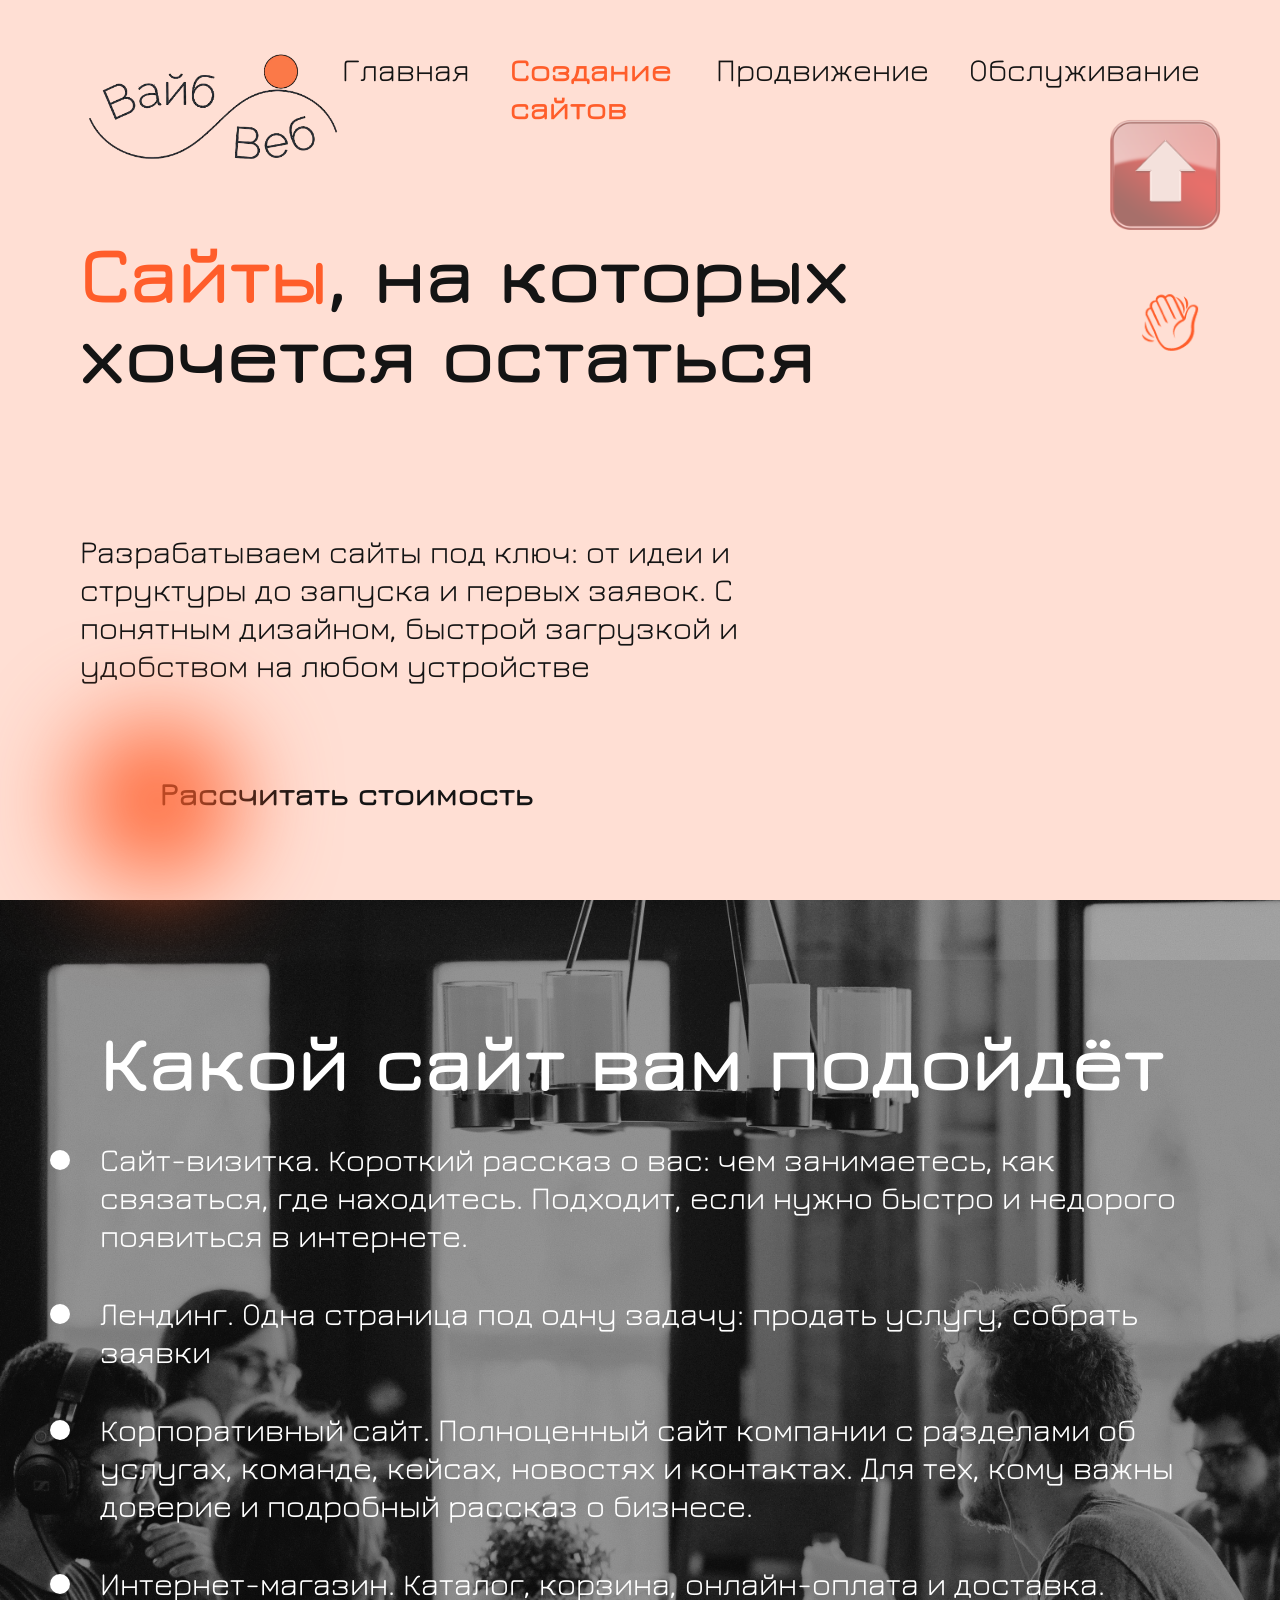
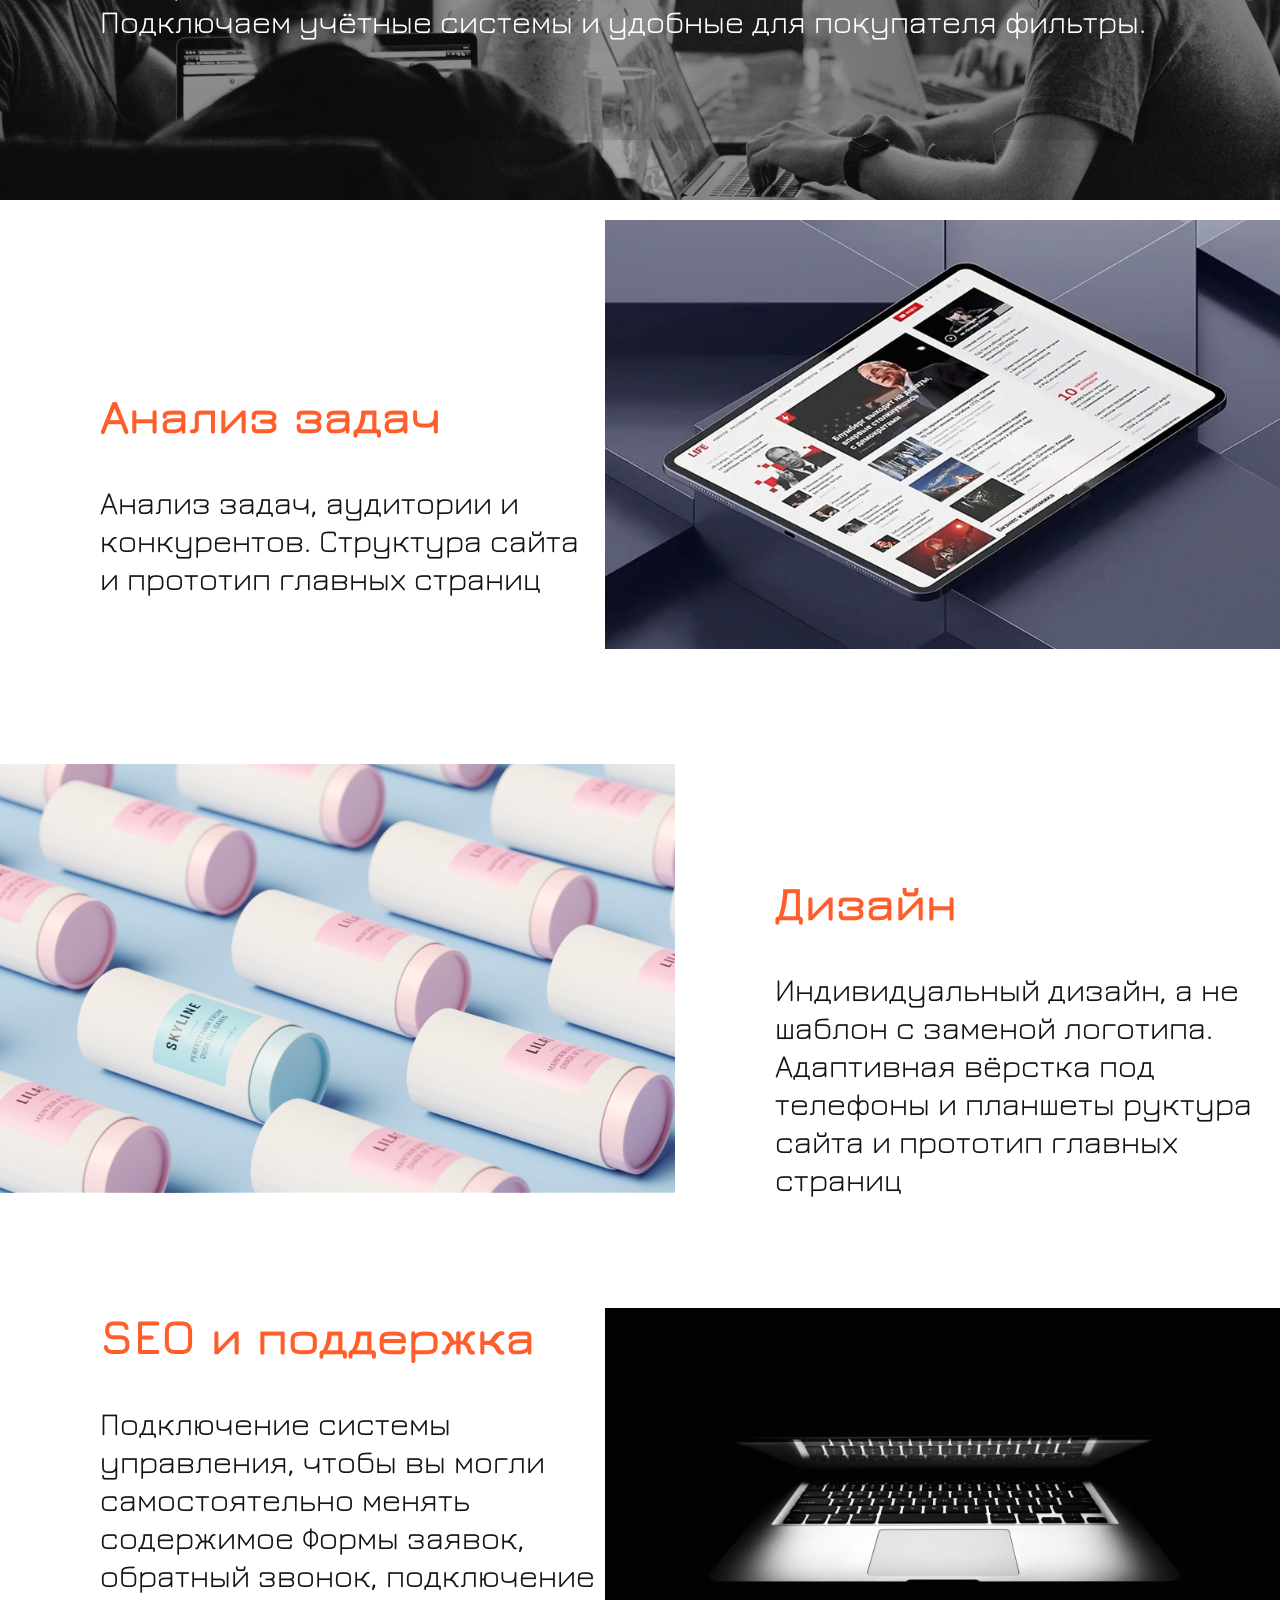
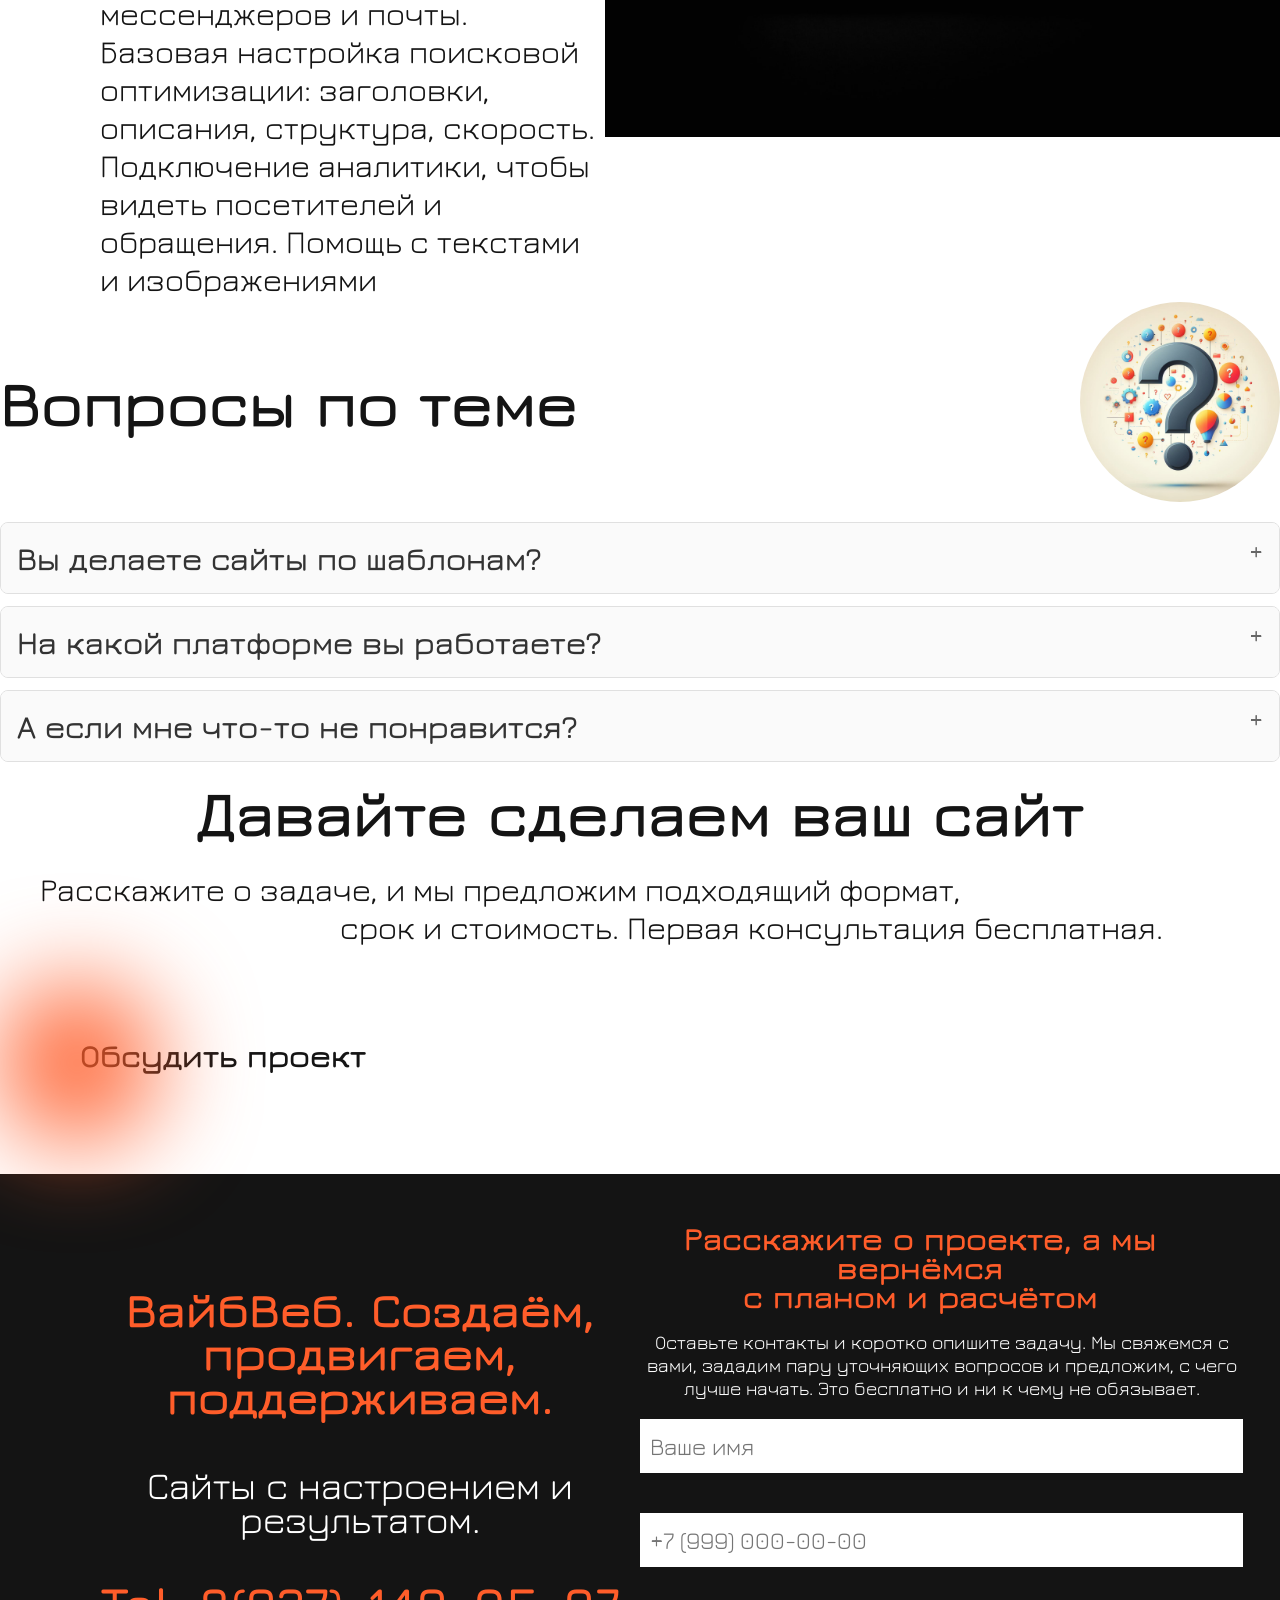
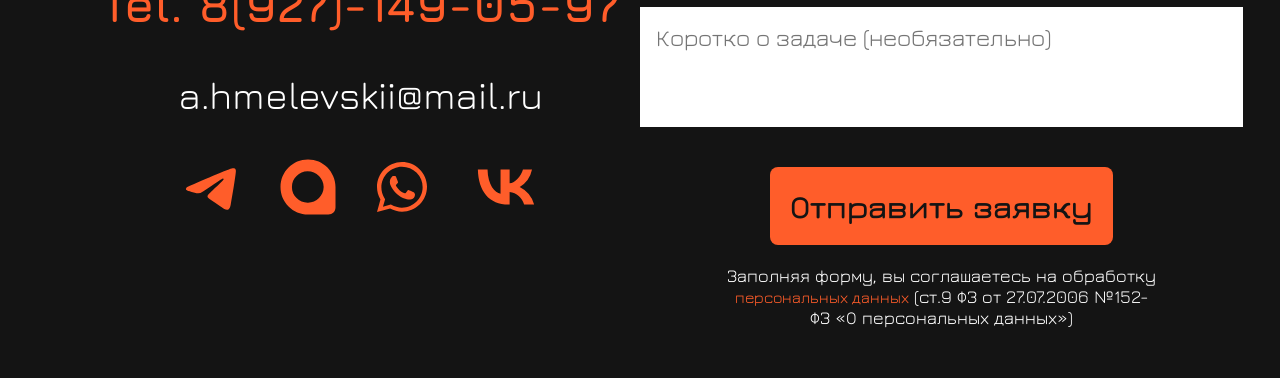
==== commit b8d9891d: "25.11/26 Сделал стрелку "Наверх", подключил все ссылки и загрузку файла, сделал на некоторые кнопки " ====
--- a/page2.html
+++ b/page2.html
@@ -8,15 +8,15 @@
     <link rel="preconnect" href="https://fonts.gstatic.com" crossorigin>
     <link href="https://fonts.googleapis.com/css2?family=Jura:wght@300..700&display=swap" rel="stylesheet">
     <link rel="stylesheet" href="css/main.css">
-    <link rel="icon" type="img/png." href="img/orang.png">
+    <link rel="icon" type="img/png." href="img/orang3.svg">
     <meta name="description"
         content="Разрабатываем сайты для бизнеса: от визитки до интернет-магазина. Продуманная структура, современный дизайн, удобство на телефонах. Стоимость и сроки фиксируем в договоре.">
     <title>Создание сайтов под ключ: визитки, лендинги, интернет-магазины | ВайбВеб</title>
 </head>
 
 <body>
+    <a class="arrow_up" href="#"><img src="img/arrow_up.png" alt=""></a>
     <div class="container">
-
         <!-- Header второй страницы -->
         <header class="page2_head">
             <nav class="nav">
@@ -24,7 +24,8 @@
                 <ul class="nav_menu">
                     <li><a href="index.html">Главная</a></li>
                     <li><a class="now_page" href="page2.html">Создание сайтов</a></li>
-                    <li><a href="page3.html">Продвижение</a></li><li><a href="page4.html">Обслуживание</a></li>
+                    <li><a href="page3.html">Продвижение</a></li>
+                    <li><a href="page4.html">Обслуживание</a></li>
 
                 </ul>
             </nav>
@@ -40,7 +41,7 @@
             </div>
 
             <div class="head_services">
-                <a class="head_services_text" href="#">Рассчитать стоимость</a>
+                <a class="head_services_text" href="#footer-page2">Рассчитать стоимость</a>
                 <div class="head_circle mini"></div>
             </div>
         </header>
@@ -143,17 +144,44 @@
             <p class="end_text">Расскажите о задаче, и мы предложим подходящий формат,<br><span>срок и стоимость. Первая
                     консультация бесплатная.</span> </p>
             <div class="head_services">
-                <a class="head_services_text" href="#">Обсудить проект</a>
+                <p id="openModal" class="head_services_text">Обсудить проект</p>
                 <div class="head_circle mini"></div>
             </div>
         </section>
     </div>
 
-
-
+    <!-- Модальное окно -->
+    <section id="modalOverlay" class="modal_window">
+        <span class="close-btn" id="closeModal">&times;</span>
+        <div class="modal">
+            <div class="modal_contact">
+                <a class="modal_contact_tel" href="tel:+79271490597">Tel. 8(927)-149-05-97</a>
+            </div>
+            <div class="modal_form">
+                <h3 class="modal_form_title">Расскажите о проекте, а мы вернёмся с планом и расчётом</h3>
+                <p class="modal_form_text">Оставьте контакты и коротко опишите задачу. Мы свяжемся с вами в ближайшее
+                    время.
+                </p>
+                <form class="form" id="contact-form">
+                    <input type="text" id="name" name="name" placeholder="Ваше имя" required>
+                    <input type="tel" id="phone" name="phone" placeholder="+7 (999) 000-00-00" required
+                        inputmode="numeric">
+                    <textarea class="textarea" id="text" name="text"
+                        placeholder="Коротко о задаче (необязательно)"></textarea>
+                    <button type="submit" id="form_btn" class="form_btn">Отправить заявку</button>
+                    <p style="font-size: 18px; color: #ffffff;">Заполняя форму, вы соглашаетесь на обработку <br><span
+                            style="color: #FF5D2A;">персональных данных</span>
+                        (ст.9 ФЗ от 27.07.2006 №152- <br>
+                        ФЗ «О персональных данных»)</p>
+                </form>
+
+            </div>
+        </div>
+
+    </section>
 
     <!-- Footer -->
-    <footer class="footer">
+    <footer id="footer-page2" class="footer">
         <div class="footer_contact">
             <h3 class="footer_title">ВайбВеб. Создаём,<br> продвигаем, поддерживаем.</h3>
             <p>Сайты с настроением и результатом.</p>
@@ -188,8 +216,9 @@
             </form>
         </div>
 
-        </p>
     </footer>
+
+    <script src="modal.js" async></script>
 </body>
 
 </html>
--- a/css/main.css
+++ b/css/main.css
@@ -36,6 +36,7 @@
   padding: 50px 50px 80px;
   background: #FFFFFF;
   position: relative;
+  cursor: pointer;
 }
 .head_subtitle,
 .about_subtitle,
@@ -58,6 +59,7 @@
   margin-top: 60px;
   font-size: 2rem;
   width: 60%;
+  cursor: pointer;
 }
 .head_img,
 .about_img,
@@ -108,6 +110,18 @@
 
 .head {
   padding-bottom: 100px;
+}
+
+.arrow_up {
+  display: block;
+  position: fixed;
+  top: 100px;
+  right: 40px;
+  z-index: 1006;
+  filter: opacity(0.5);
+}
+.arrow_up img {
+  width: 150px;
 }
 
 .about {
@@ -419,6 +433,108 @@
   line-height: 1.5;
 }
 
+.modal_window {
+  display: none;
+  position: fixed;
+  top: 0;
+  left: 0;
+  width: 100%;
+  height: 100%;
+  background-color: rgba(54, 53, 53, 0.5);
+  z-index: 1000;
+}
+.modal_window .close-btn {
+  color: #FF5D2A;
+  font-size: 100px;
+  margin: 50px;
+  cursor: pointer;
+}
+.modal_window .modal {
+  display: none;
+  /* Скрываем по умолчанию */
+  position: fixed;
+  top: 50%;
+  left: 50%;
+  transform: translate(-50%, -50%);
+  z-index: 1001;
+  display: flex;
+  justify-content: space-between;
+  flex-direction: column-reverse;
+  width: 60%;
+  max-width: 1600px;
+  align-items: center;
+  padding: 50px 50px;
+  background: #141414;
+  text-align: center;
+}
+.modal_window .modal_form {
+  width: 100%;
+}
+.modal_window .modal_form_title {
+  font-size: 2.5rem;
+  font-weight: 700;
+  line-height: 0.9;
+  color: #FF5D2A;
+}
+.modal_window .modal_form_text {
+  font-size: 1.8rem;
+  color: #ffffff;
+  max-width: 1500px;
+  margin: 20px auto;
+}
+.modal_window .modal .form {
+  display: flex;
+  flex-direction: column;
+  max-width: 1400px;
+  margin: 5px auto 0;
+}
+.modal_window .modal .form input {
+  margin-bottom: 20px;
+  height: 54px;
+  padding: 10px;
+  outline: none;
+  font-size: 1.5rem;
+}
+.modal_window .modal .form .textarea {
+  min-height: 120px;
+  padding: 16px;
+  resize: none;
+  border-radius: 0;
+  color: #141414;
+  font-size: 1rem;
+}
+.modal_window .modal .form_btn {
+  padding: 20px;
+  border-radius: 8px;
+  background: #FF5D2A;
+  font-size: 2rem;
+  font-weight: 700;
+  cursor: pointer;
+  transition: all 0.8s;
+  margin: 30px auto 10px;
+}
+.modal_window .modal .form_btn:hover {
+  transform: scale(1.06);
+}
+.modal_window .modal_contact {
+  display: flex;
+  flex-direction: column;
+}
+.modal_window .modal_contact_tel {
+  font-size: 2rem;
+  font-weight: 700;
+  color: #FF5D2A;
+  margin-top: 10px;
+  margin-bottom: 10px;
+  transition: all 0.8s;
+}
+.modal_window .modal_contact_tel:hover {
+  transform: scale(1.06);
+}
+.modal_window.modal--opened {
+  display: block;
+}
+
 .page2_head {
   background: rgb(255, 223, 212);
   padding: 50px 80px;
@@ -473,6 +589,10 @@
   border-radius: 50%;
 }
 
+.head_services {
+  cursor: pointer;
+}
+
 .events {
   margin: 20px auto;
 }
@@ -574,7 +694,7 @@
 }
 
 .seo {
-  height: 900px;
+  min-height: 900px;
   padding: 50px;
 }
 
@@ -668,6 +788,10 @@
 }
 .btn_page3 a {
   color: #ffffff;
+}
+
+.analis img {
+  border-radius: 60px 0 60px 0;
 }
 
 .head-page4 {
